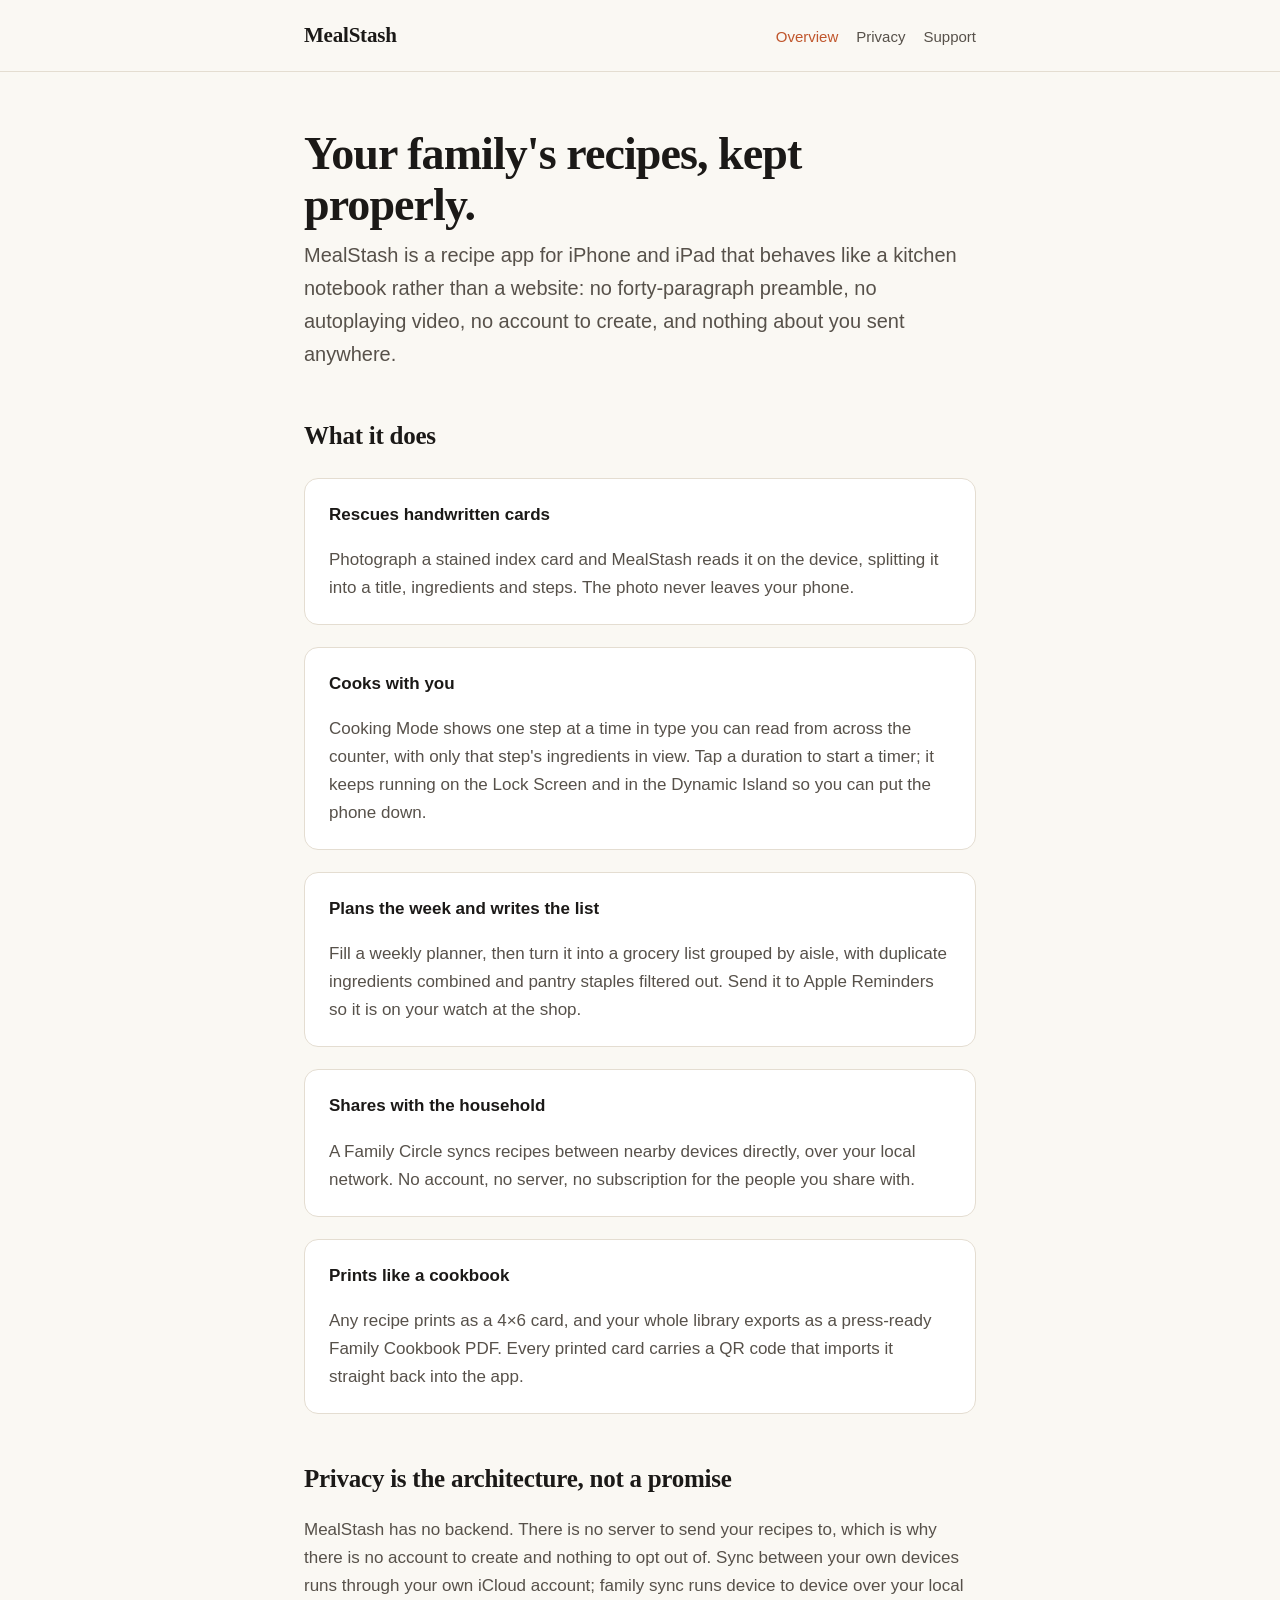
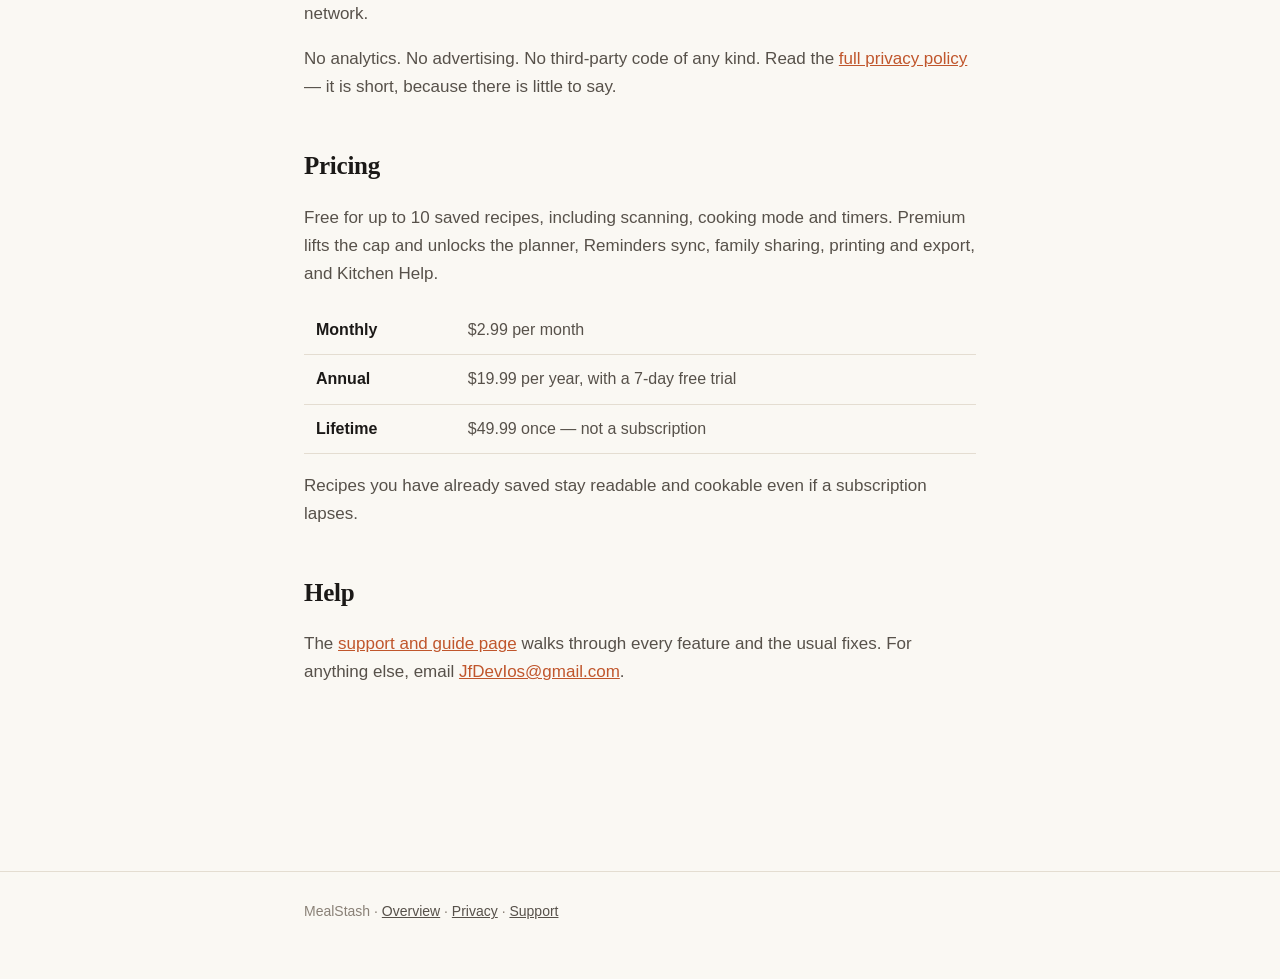
==== docs/index.html @ fd42e8f5 "Public site: overview, privacy policy, and support guide The privacy and support URLs filed with App" ====
<!doctype html>
<html lang="en">
<head>
<meta charset="utf-8">
<meta name="viewport" content="width=device-width, initial-scale=1">
<title>MealStash — a calm, private recipe companion for iPhone and iPad</title>
<meta name="description" content="Scan handwritten recipe cards, cook with big type and live timers, plan the week, and share with family — with no account and no data collection.">
<link rel="stylesheet" href="style.css">
</head>
<body>
<header class="site">
  <div class="wrap">
    <a class="mark" href="./">MealStash</a>
    <nav>
      <a href="./" aria-current="page">Overview</a>
      <a href="privacy.html">Privacy</a>
      <a href="support.html">Support</a>
    </nav>
  </div>
</header>

<main class="wrap">
  <h1>Your family's recipes, kept properly.</h1>
  <p class="lede">MealStash is a recipe app for iPhone and iPad that behaves like a kitchen notebook rather than a website: no forty-paragraph preamble, no autoplaying video, no account to create, and nothing about you sent anywhere.</p>

  <h2>What it does</h2>

  <div class="card">
    <h3>Rescues handwritten cards</h3>
    <p>Photograph a stained index card and MealStash reads it on the device, splitting it into a title, ingredients and steps. The photo never leaves your phone.</p>
  </div>

  <div class="card">
    <h3>Cooks with you</h3>
    <p>Cooking Mode shows one step at a time in type you can read from across the counter, with only that step's ingredients in view. Tap a duration to start a timer; it keeps running on the Lock Screen and in the Dynamic Island so you can put the phone down.</p>
  </div>

  <div class="card">
    <h3>Plans the week and writes the list</h3>
    <p>Fill a weekly planner, then turn it into a grocery list grouped by aisle, with duplicate ingredients combined and pantry staples filtered out. Send it to Apple Reminders so it is on your watch at the shop.</p>
  </div>

  <div class="card">
    <h3>Shares with the household</h3>
    <p>A Family Circle syncs recipes between nearby devices directly, over your local network. No account, no server, no subscription for the people you share with.</p>
  </div>

  <div class="card">
    <h3>Prints like a cookbook</h3>
    <p>Any recipe prints as a 4×6 card, and your whole library exports as a press-ready Family Cookbook PDF. Every printed card carries a QR code that imports it straight back into the app.</p>
  </div>

  <h2>Privacy is the architecture, not a promise</h2>
  <p>MealStash has no backend. There is no server to send your recipes to, which is why there is no account to create and nothing to opt out of. Sync between your own devices runs through your own iCloud account; family sync runs device to device over your local network.</p>
  <p>No analytics. No advertising. No third-party code of any kind. Read the <a href="privacy.html">full privacy policy</a> — it is short, because there is little to say.</p>

  <h2>Pricing</h2>
  <p>Free for up to 10 saved recipes, including scanning, cooking mode and timers. Premium lifts the cap and unlocks the planner, Reminders sync, family sharing, printing and export, and Kitchen Help.</p>
  <table>
    <tr><th>Monthly</th><td>$2.99 per month</td></tr>
    <tr><th>Annual</th><td>$19.99 per year, with a 7-day free trial</td></tr>
    <tr><th>Lifetime</th><td>$49.99 once — not a subscription</td></tr>
  </table>
  <p>Recipes you have already saved stay readable and cookable even if a subscription lapses.</p>

  <h2>Help</h2>
  <p>The <a href="support.html">support and guide page</a> walks through every feature and the usual fixes. For anything else, email <a href="mailto:JfDevIos@gmail.com">JfDevIos@gmail.com</a>.</p>
</main>

<footer class="site">
  <div class="wrap">
    MealStash · <a href="./">Overview</a> · <a href="privacy.html">Privacy</a> · <a href="support.html">Support</a>
  </div>
</footer>
</body>
</html>
---- docs/style.css ----
:root {
  --paper: #faf8f3;
  --paper-2: #f2eee5;
  --card: #ffffff;
  --ink: #1b1917;
  --ink-2: #57514a;
  --ink-3: #8a8177;
  --terracotta: #c0562c;
  --rule: #e4ddd1;
}

* { box-sizing: border-box; }

html { -webkit-text-size-adjust: 100%; }

body {
  margin: 0;
  background: var(--paper);
  color: var(--ink);
  font: 17px/1.65 -apple-system, BlinkMacSystemFont, "Segoe UI", Roboto, Helvetica, Arial, sans-serif;
}

.wrap { max-width: 720px; margin: 0 auto; padding: 0 24px 96px; }

header.site {
  border-bottom: 1px solid var(--rule);
  background: var(--paper);
  position: sticky;
  top: 0;
  z-index: 10;
}
header.site .wrap {
  padding: 18px 24px;
  display: flex;
  align-items: baseline;
  gap: 20px;
  flex-wrap: wrap;
}
header.site .mark {
  font-family: "Iowan Old Style", "Palatino Linotype", Palatino, Georgia, serif;
  font-size: 21px;
  font-weight: 700;
  color: var(--ink);
  text-decoration: none;
  letter-spacing: -0.01em;
}
header.site nav { display: flex; gap: 18px; margin-left: auto; }
header.site nav a {
  color: var(--ink-2);
  text-decoration: none;
  font-size: 15px;
}
header.site nav a:hover, header.site nav a[aria-current] { color: var(--terracotta); }

h1 {
  font-family: "Iowan Old Style", "Palatino Linotype", Palatino, Georgia, serif;
  font-size: clamp(32px, 6vw, 46px);
  line-height: 1.12;
  letter-spacing: -0.02em;
  margin: 56px 0 8px;
}
h2 {
  font-family: "Iowan Old Style", "Palatino Linotype", Palatino, Georgia, serif;
  font-size: 25px;
  letter-spacing: -0.01em;
  margin: 44px 0 10px;
}
h3 { font-size: 17px; margin: 28px 0 6px; }

.lede { font-size: 20px; color: var(--ink-2); margin: 0 0 8px; }
.meta { color: var(--ink-3); font-size: 14px; margin: 0 0 8px; }

p, li { color: var(--ink-2); }
strong { color: var(--ink); font-weight: 600; }
a { color: var(--terracotta); }

ul { padding-left: 22px; }
li { margin: 7px 0; }

.card {
  background: var(--card);
  border: 1px solid var(--rule);
  border-radius: 14px;
  padding: 22px 24px;
  margin: 22px 0;
}
.card h3 { margin-top: 0; }
.card p:last-child, .card ul:last-child { margin-bottom: 0; }

.callout {
  background: var(--paper-2);
  border-left: 3px solid var(--terracotta);
  border-radius: 0 10px 10px 0;
  padding: 16px 20px;
  margin: 24px 0;
}
.callout p { margin: 0; color: var(--ink); }

table { width: 100%; border-collapse: collapse; margin: 18px 0; font-size: 16px; }
th, td { text-align: left; padding: 11px 12px; border-bottom: 1px solid var(--rule); vertical-align: top; }
th { color: var(--ink); font-weight: 600; }
td { color: var(--ink-2); }

footer.site {
  border-top: 1px solid var(--rule);
  margin-top: 72px;
  padding: 28px 0 56px;
  color: var(--ink-3);
  font-size: 14px;
}
footer.site .wrap { padding-bottom: 0; }
footer.site a { color: var(--ink-2); }

@media (prefers-color-scheme: dark) {
  :root {
    --paper: #171614;
    --paper-2: #211f1c;
    --card: #1f1d1a;
    --ink: #f3efe8;
    --ink-2: #c3bbb0;
    --ink-3: #8b8278;
    --terracotta: #e0855c;
    --rule: #332f2a;
  }
}
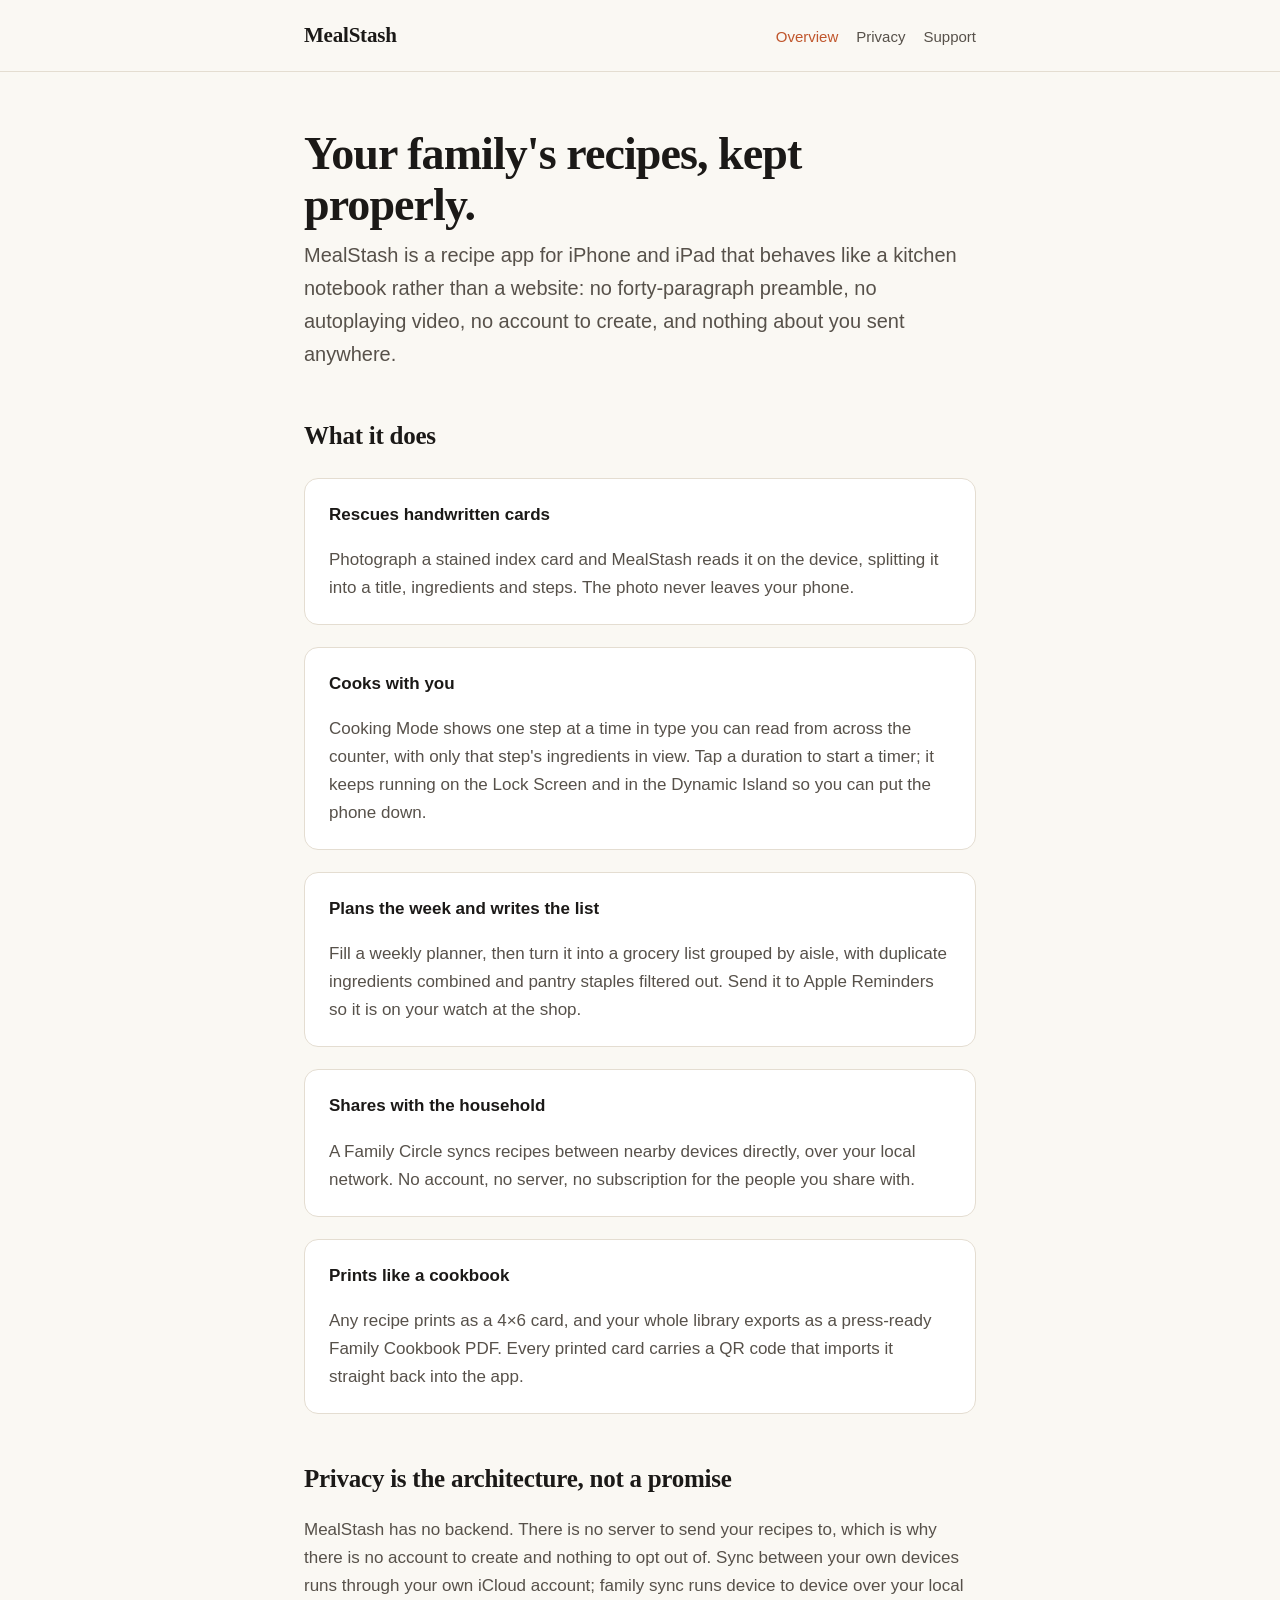
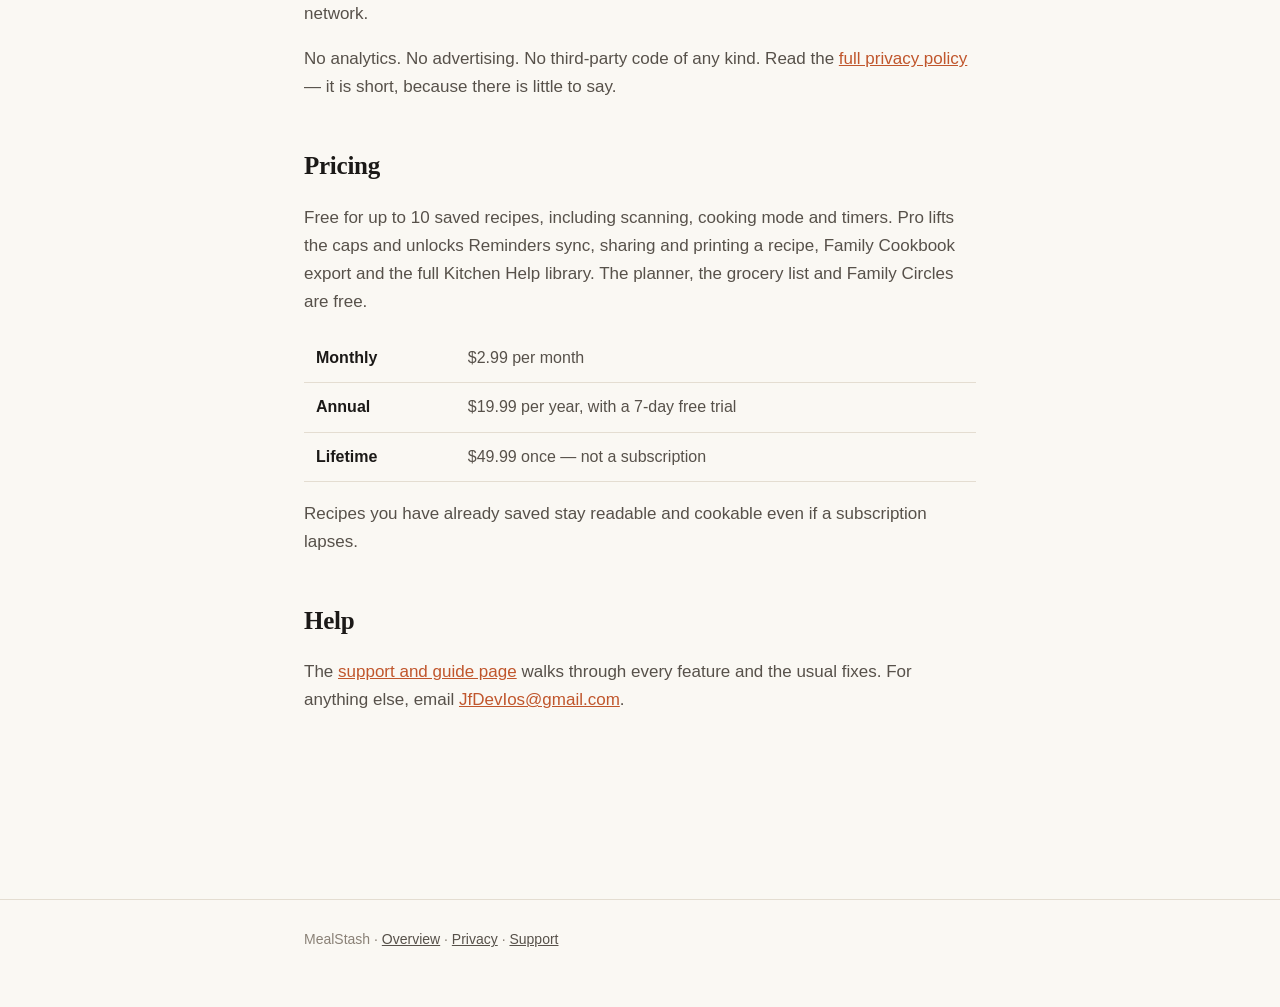
==== commit 28e6c541: "Privacy and support pages match build 70 Privacy: on-device diagnostic reports (never sent; shared o" ====
--- a/docs/index.html
+++ b/docs/index.html
@@ -55,7 +55,7 @@
   <p>No analytics. No advertising. No third-party code of any kind. Read the <a href="privacy.html">full privacy policy</a> — it is short, because there is little to say.</p>
 
   <h2>Pricing</h2>
-  <p>Free for up to 10 saved recipes, including scanning, cooking mode and timers. Premium lifts the cap and unlocks the planner, Reminders sync, family sharing, printing and export, and Kitchen Help.</p>
+  <p>Free for up to 10 saved recipes, including scanning, cooking mode and timers. Pro lifts the caps and unlocks Reminders sync, sharing and printing a recipe, Family Cookbook export and the full Kitchen Help library. The planner, the grocery list and Family Circles are free.</p>
   <table>
     <tr><th>Monthly</th><td>$2.99 per month</td></tr>
     <tr><th>Annual</th><td>$19.99 per year, with a 7-day free trial</td></tr>
